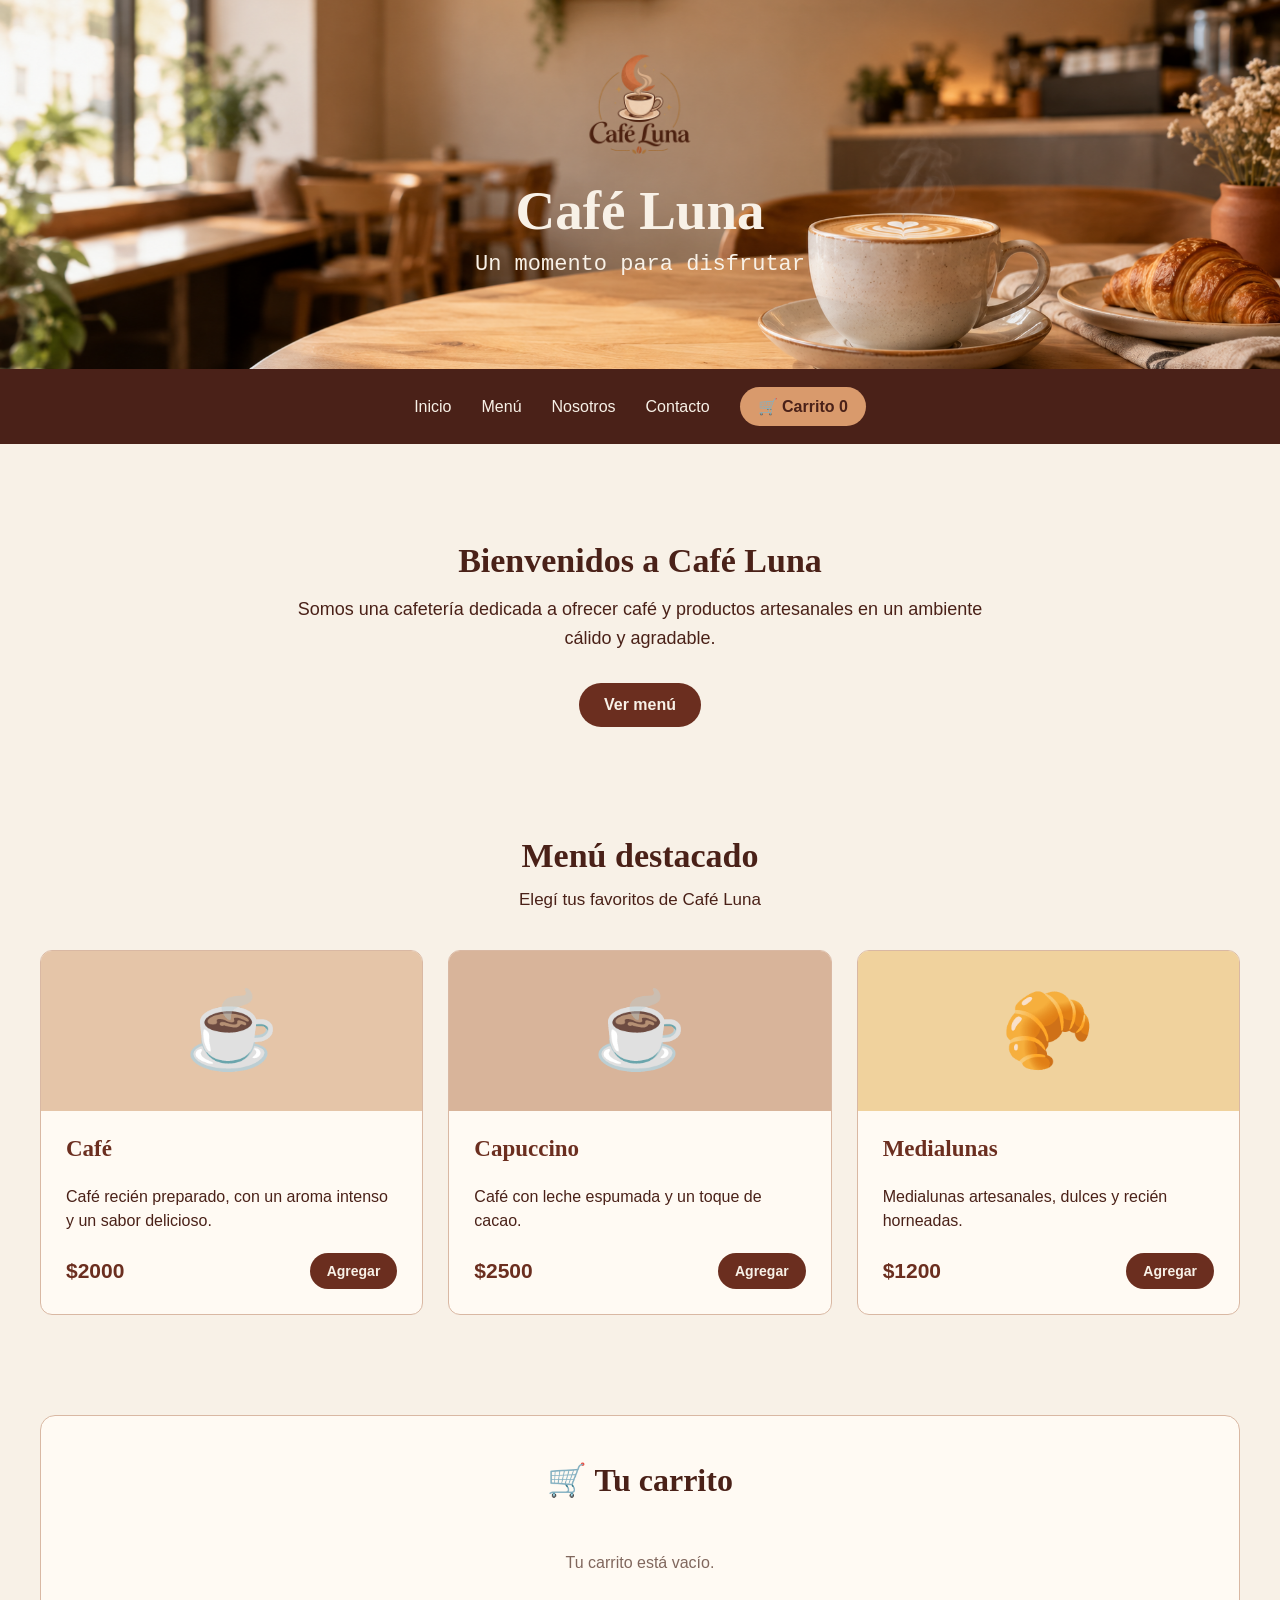
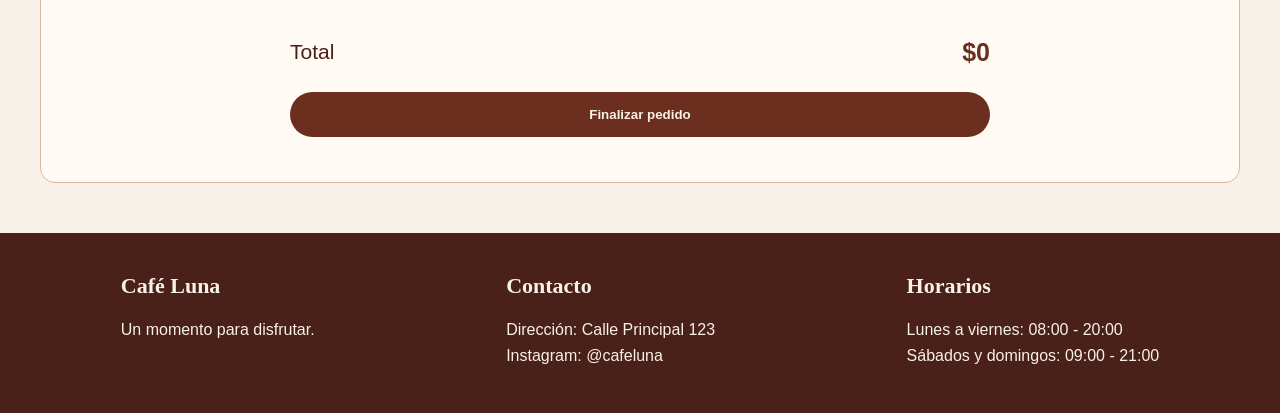
==== Cafeteria/index.html @ b3470fe5 "Agrego las tres paginas web" ====
<!DOCTYPE html>
<html lang="es">

<head>
    <meta charset="UTF-8">

    <title>Café Luna</title>

    <link rel="stylesheet" href="styles/style.css">
</head>

<body>


    <!-- ENCABEZADO -->

    <header id="inicio">

        <img
            src="imagenes/logo.png"
            alt="Logo de Café Luna"
            class="logo"
        >

        <h1>Café Luna</h1>

        <p>Un momento para disfrutar</p>

    </header>


    <!-- NAVEGACIÓN -->

    <nav>

        <a href="#inicio">Inicio</a>

        <a href="#menu">Menú</a>

        <a href="#nosotros">Nosotros</a>

        <a href="#contacto">Contacto</a>

        <a href="#carrito" class="carrito-link">
            🛒 Carrito
            <span id="cantidad-carrito">0</span>
        </a>

    </nav>


    <!-- CONTENIDO PRINCIPAL -->

    <main>


        <!-- SECCIÓN 1 - PRESENTACIÓN -->

        <section class="presentacion" id="nosotros">

            <h2>Bienvenidos a Café Luna</h2>

            <p>
                Somos una cafetería dedicada a ofrecer café y
                productos artesanales en un ambiente cálido
                y agradable.
            </p>

            <a href="#menu" class="boton">
                Ver menú
            </a>

        </section>


        <!-- SECCIÓN 2 - MENÚ DESTACADO -->

        <section class="menu" id="menu">

            <h2>Menú destacado</h2>

            <p class="descripcion-menu">
                Elegí tus favoritos de Café Luna
            </p>


            <!-- CAFÉ -->

            <article class="producto">

                <div class="producto-imagen cafe-imagen">
                    ☕
                </div>

                <div class="producto-info">

                    <h3>Café</h3>

                    <p>
                        Café recién preparado, con un aroma
                        intenso y un sabor delicioso.
                    </p>

                    <div class="producto-abajo">

                        <p class="precio">
                            $2000
                        </p>

                        <button
                            class="boton-producto"
                            onclick="agregarProducto('Café', 2000)">
                            Agregar
                        </button>

                    </div>

                </div>

            </article>


            <!-- CAPUCCINO -->

            <article class="producto">

                <div class="producto-imagen capuccino-imagen">
                    ☕
                </div>

                <div class="producto-info">

                    <h3>Capuccino</h3>

                    <p>
                        Café con leche espumada y un toque
                        de cacao.
                    </p>

                    <div class="producto-abajo">

                        <p class="precio">
                            $2500
                        </p>

                        <button
                            class="boton-producto"
                            onclick="agregarProducto('Capuccino', 2500)">
                            Agregar
                        </button>

                    </div>

                </div>

            </article>


            <!-- MEDIALUNAS -->

            <article class="producto">

                <div class="producto-imagen medialuna-imagen">
                    🥐
                </div>

                <div class="producto-info">

                    <h3>Medialunas</h3>

                    <p>
                        Medialunas artesanales, dulces y
                        recién horneadas.
                    </p>

                    <div class="producto-abajo">

                        <p class="precio">
                            $1200
                        </p>

                        <button
                            class="boton-producto"
                            onclick="agregarProducto('Medialunas', 1200)">
                            Agregar
                        </button>

                    </div>

                </div>

            </article>

        </section>


        <!-- CARRITO -->

        <section class="carrito" id="carrito">

            <h2>🛒 Tu carrito</h2>

            <div class="carrito-contenido">

                <div id="productos-carrito">

                    <p class="carrito-vacio">
                        Tu carrito está vacío.
                    </p>

                </div>


                <div class="total">

                    <p>Total</p>

                    <strong id="total-carrito">
                        $0
                    </strong>

                </div>


                <button
                    class="boton-finalizar"
                    onclick="finalizarPedido()">
                    Finalizar pedido
                </button>

            </div>

        </section>

    </main>


    <!-- MENSAJE DE PEDIDO -->

    <div
        class="mensaje-pedido"
        id="mensaje-pedido">

        <div class="mensaje-contenido">

            <div class="icono-mensaje">
                ☕
            </div>

            <h2>
                ¡Gracias por tu pedido!
            </h2>

            <p>
                Tu pedido fue recibido correctamente.
            </p>

            <p>
                Esperamos que disfrutes tu momento
                en Café Luna.
            </p>

            <button onclick="cerrarMensaje()">
                Cerrar
            </button>

        </div>

    </div>


    <!-- PIE DE PÁGINA -->

    <footer id="contacto">


        <div>

            <h3>Café Luna</h3>

            <p>
                Un momento para disfrutar.
            </p>

        </div>


        <div>

            <h3>Contacto</h3>

            <p>
                Dirección: Calle Principal 123
            </p>

            <p>
                Instagram: @cafeluna
            </p>

        </div>


        <div>

            <h3>Horarios</h3>

            <p>
                Lunes a viernes: 08:00 - 20:00
            </p>

            <p>
                Sábados y domingos: 09:00 - 21:00
            </p>

        </div>


    </footer>


    <!-- JAVASCRIPT -->

    <script src="script.js"></script>

</body>

</html>
---- Cafeteria/styles/style.css ----
/* CONFIGURACIÓN GENERAL */

body {
    background-color: #f8f1e7;

    font-family: Arial, sans-serif;

    margin: 0;

    color: #4a2118;
}


/* ENCABEZADO */

header {
    background-image: url("../imagenes/cafe.png");

    background-size: cover;

    background-position: center;

    color: #f8f1e7;

    text-align: center;

    padding: 45px 40px 70px;
}


/* LOGO */

.logo {
    width: 180px;

    height: 120px;

    object-fit: contain;

    margin-bottom: 10px;
}


/* TÍTULO PRINCIPAL */

header h1 {
    font-family: Georgia, serif;

    font-size: 55px;

    font-weight: bold;

    margin: 0;
}


/* ESLOGAN */

header p {
    font-family: "Courier New", monospace;

    font-size: 22px;

    margin-top: 10px;
}


/* NAVEGACIÓN */

nav {
    background-color: #4a2118;

    display: flex;

    justify-content: center;

    align-items: center;

    gap: 30px;

    padding: 18px;
}


nav a {
    color: #f8f1e7;

    text-decoration: none;

    font-family: Arial, sans-serif;

    font-size: 16px;
}


nav a:hover {
    color: #d99a6c;
}


/* BOTÓN DEL CARRITO */

.carrito-link {
    background-color: #d99a6c;

    color: #4a2118 !important;

    padding: 10px 18px;

    border-radius: 20px;

    font-weight: bold;
}


.carrito-link:hover {
    background-color: #f4e5d4;
}


/* PRESENTACIÓN */

.presentacion {
    text-align: center;

    padding: 70px 40px 60px;

    margin: 0;
}


.presentacion h2 {
    font-family: Georgia, serif;

    font-size: 34px;

    margin-bottom: 15px;
}


.presentacion p {
    font-family: Arial, sans-serif;

    font-size: 18px;

    line-height: 1.6;

    max-width: 700px;

    margin: 0 auto 30px;
}


/* BOTÓN GENERAL */

.boton {
    display: inline-block;

    background-color: #6b2e1f;

    color: #f8f1e7;

    text-decoration: none;

    font-family: Arial, sans-serif;

    padding: 13px 25px;

    border-radius: 25px;

    font-weight: bold;
}


.boton:hover {
    background-color: #d99a6c;

    color: #4a2118;
}


/* MENÚ */

.menu {
    padding: 50px 40px;

    margin: 0;

    display: grid;

    grid-template-columns: repeat(3, 1fr);

    gap: 25px;
}


.menu h2 {
    grid-column: 1 / -1;

    text-align: center;

    font-family: Georgia, serif;

    font-size: 34px;

    margin: 0;
}


.descripcion-menu {
    grid-column: 1 / -1;

    text-align: center;

    margin-top: -10px;

    margin-bottom: 15px;

    font-size: 17px;
}


/* PRODUCTOS */

.producto {
    background-color: #fffaf3;

    border: 1px solid #d9b8a3;

    border-radius: 12px;

    overflow: hidden;
}


.producto:hover {
    background-color: #f4e5d4;
}


/* IMÁGENES DE PRODUCTOS */

.producto-imagen {
    height: 160px;

    display: flex;

    justify-content: center;

    align-items: center;

    font-size: 75px;
}


.cafe-imagen {
    background-color: #e5c5a8;
}


.capuccino-imagen {
    background-color: #d8b49a;
}


.medialuna-imagen {
    background-color: #f0d29d;
}


/* INFORMACIÓN DE LOS PRODUCTOS */

.producto-info {
    padding: 25px;
}


.producto-info h3 {
    color: #6b2e1f;

    font-family: Georgia, serif;

    font-size: 23px;

    margin-top: 0;
}


.producto-info p {
    font-family: Arial, sans-serif;

    line-height: 1.5;
}


/* PRECIO Y BOTÓN */

.producto-abajo {
    display: flex;

    justify-content: space-between;

    align-items: center;

    margin-top: 20px;
}


.precio {
    color: #6b2e1f;

    font-size: 21px;

    font-weight: bold;

    margin: 0;
}


/* BOTÓN AGREGAR */

.boton-producto {
    background-color: #6b2e1f;

    color: #f8f1e7;

    border: none;

    padding: 10px 17px;

    border-radius: 20px;

    font-size: 14px;

    font-weight: bold;

    cursor: pointer;
}


.boton-producto:hover {
    background-color: #d99a6c;

    color: #4a2118;
}


/* CARRITO */

.carrito {
    background-color: #fffaf3;

    margin: 50px 40px;

    padding: 45px;

    border-radius: 15px;

    border: 1px solid #d9b8a3;
}


.carrito h2 {
    text-align: center;

    font-family: Georgia, serif;

    font-size: 32px;

    margin-top: 0;

    margin-bottom: 30px;
}


/* CONTENIDO DEL CARRITO */

.carrito-contenido {
    max-width: 700px;

    margin: 0 auto;
}


/* CARRITO VACÍO */

.carrito-vacio {
    text-align: center;

    padding: 25px;

    color: #80675d;
}


/* PRODUCTOS DEL CARRITO */

.item-carrito {
    display: flex;

    justify-content: space-between;

    align-items: center;

    border-bottom: 1px solid #d9b8a3;

    padding: 18px 0;
}


.item-carrito h3 {
    margin: 0 0 5px;

    color: #6b2e1f;

    font-family: Georgia, serif;
}


.item-carrito p {
    margin: 0;
}


/* BOTONES + Y - */

.cantidad {
    display: flex;

    align-items: center;

    gap: 12px;
}


.cantidad button {
    background-color: #6b2e1f;

    color: #f8f1e7;

    border: none;

    width: 30px;

    height: 30px;

    border-radius: 50%;

    cursor: pointer;
}


.cantidad button:hover {
    background-color: #d99a6c;

    color: #4a2118;
}


/* TOTAL */

.total {
    display: flex;

    justify-content: space-between;

    align-items: center;

    padding: 25px 0;

    font-size: 21px;
}


.total p {
    margin: 0;
}


.total strong {
    color: #6b2e1f;

    font-size: 25px;
}


/* BOTÓN FINALIZAR */

.boton-finalizar {
    display: block;

    width: 100%;

    box-sizing: border-box;

    background-color: #6b2e1f;

    color: #f8f1e7;

    border: none;

    text-align: center;

    padding: 15px;

    border-radius: 25px;

    font-weight: bold;

    cursor: pointer;
}


.boton-finalizar:hover {
    background-color: #d99a6c;

    color: #4a2118;
}


/* MENSAJE DEL PEDIDO */

.mensaje-pedido {
    display: none;

    position: fixed;

    top: 0;

    left: 0;

    width: 100%;

    height: 100%;

    background-color: rgba(74, 33, 24, 0.65);

    justify-content: center;

    align-items: center;
}


/* CAJA DEL MENSAJE */

.mensaje-contenido {
    background-color: #fffaf3;

    width: 400px;

    padding: 40px;

    border-radius: 18px;

    text-align: center;

    border: 1px solid #d9b8a3;
}


/* ÍCONO */

.icono-mensaje {
    font-size: 50px;

    margin-bottom: 10px;
}


/* TÍTULO DEL MENSAJE */

.mensaje-contenido h2 {
    color: #6b2e1f;

    font-family: Georgia, serif;

    font-size: 28px;

    margin-top: 0;
}


/* TEXTO */

.mensaje-contenido p {
    font-family: Arial, sans-serif;

    font-size: 17px;

    line-height: 1.5;
}


/* BOTÓN DEL MENSAJE */

.mensaje-contenido button {
    background-color: #6b2e1f;

    color: #f8f1e7;

    border: none;

    padding: 12px 25px;

    border-radius: 25px;

    font-weight: bold;

    cursor: pointer;

    margin-top: 15px;
}


.mensaje-contenido button:hover {
    background-color: #d99a6c;

    color: #4a2118;
}


/* PIE DE PÁGINA */

footer {
    background-color: #4a2118;

    color: #f8f1e7;

    display: flex;

    justify-content: space-around;

    gap: 30px;

    padding: 40px;

    margin-top: 50px;
}


footer h3 {
    margin-top: 0;

    font-family: Georgia, serif;

    font-size: 22px;
}


footer p {
    margin: 8px 0;

    font-family: Arial, sans-serif;
}
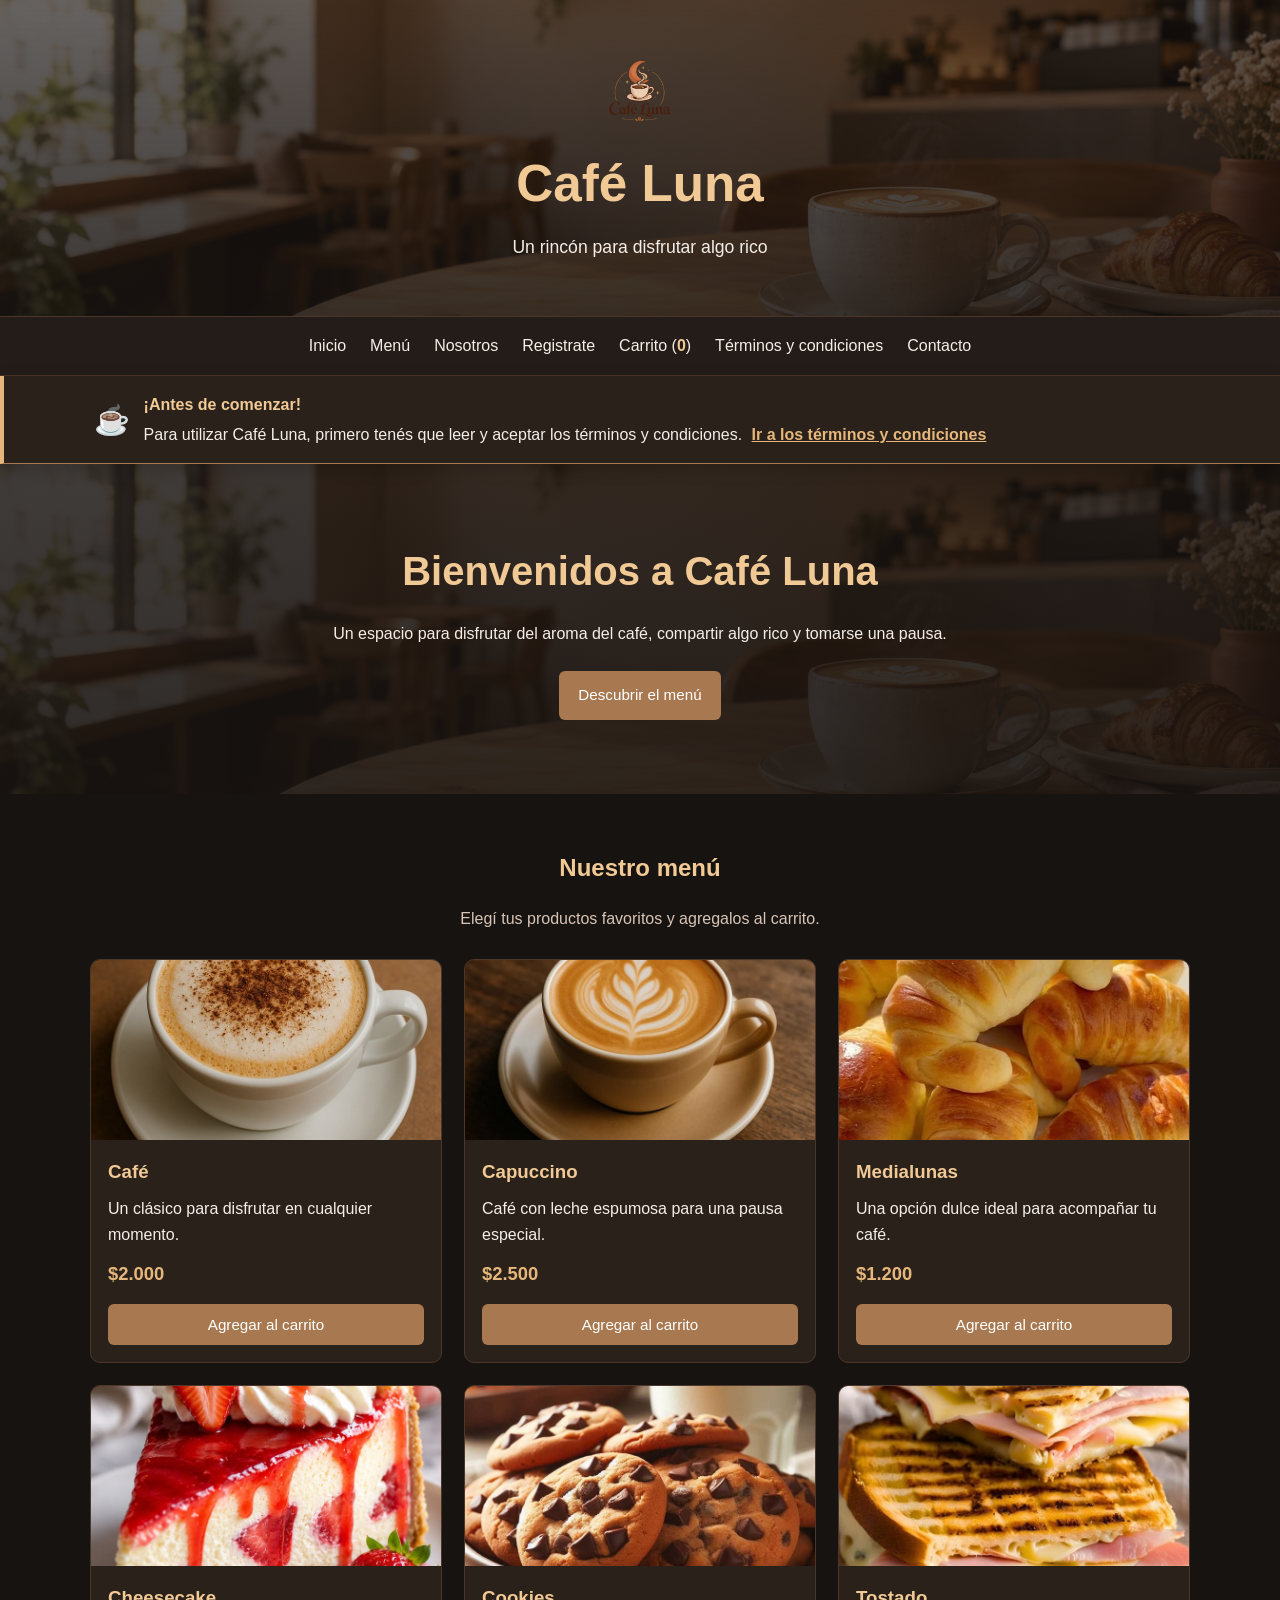
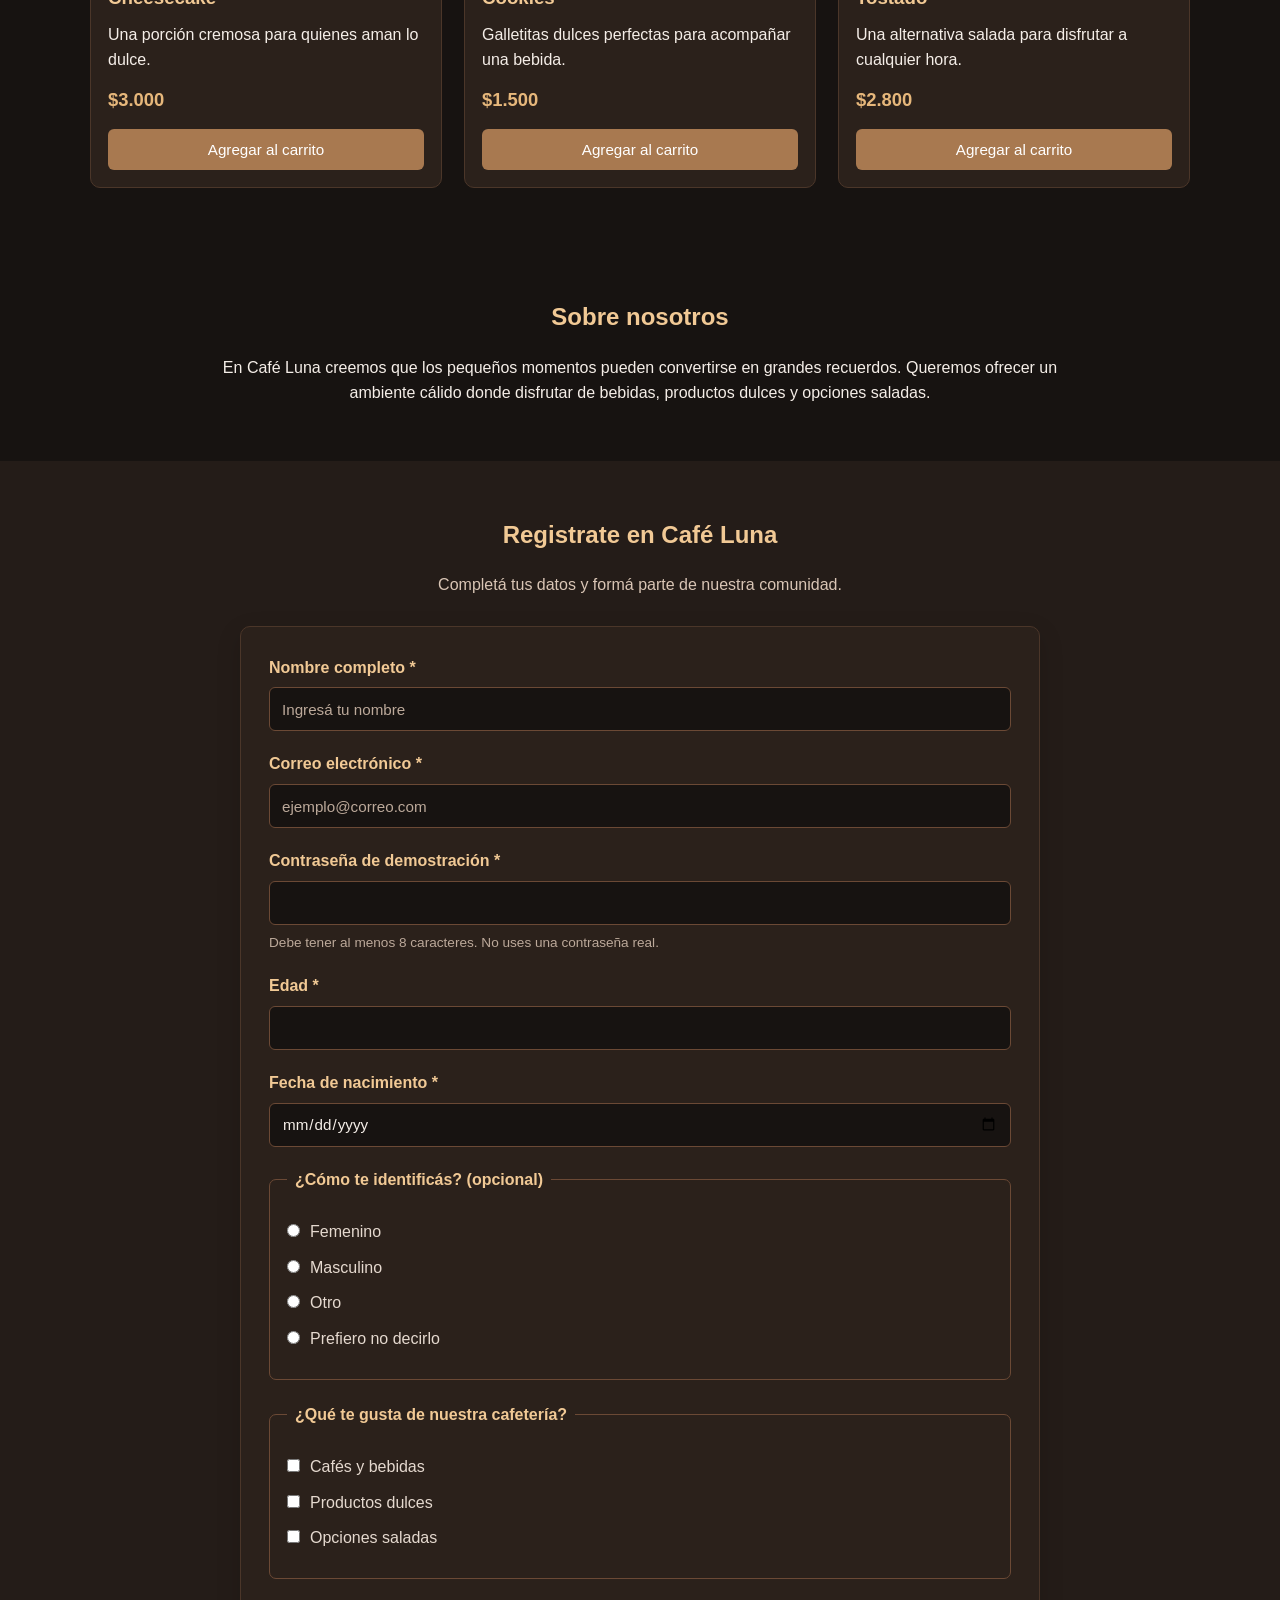
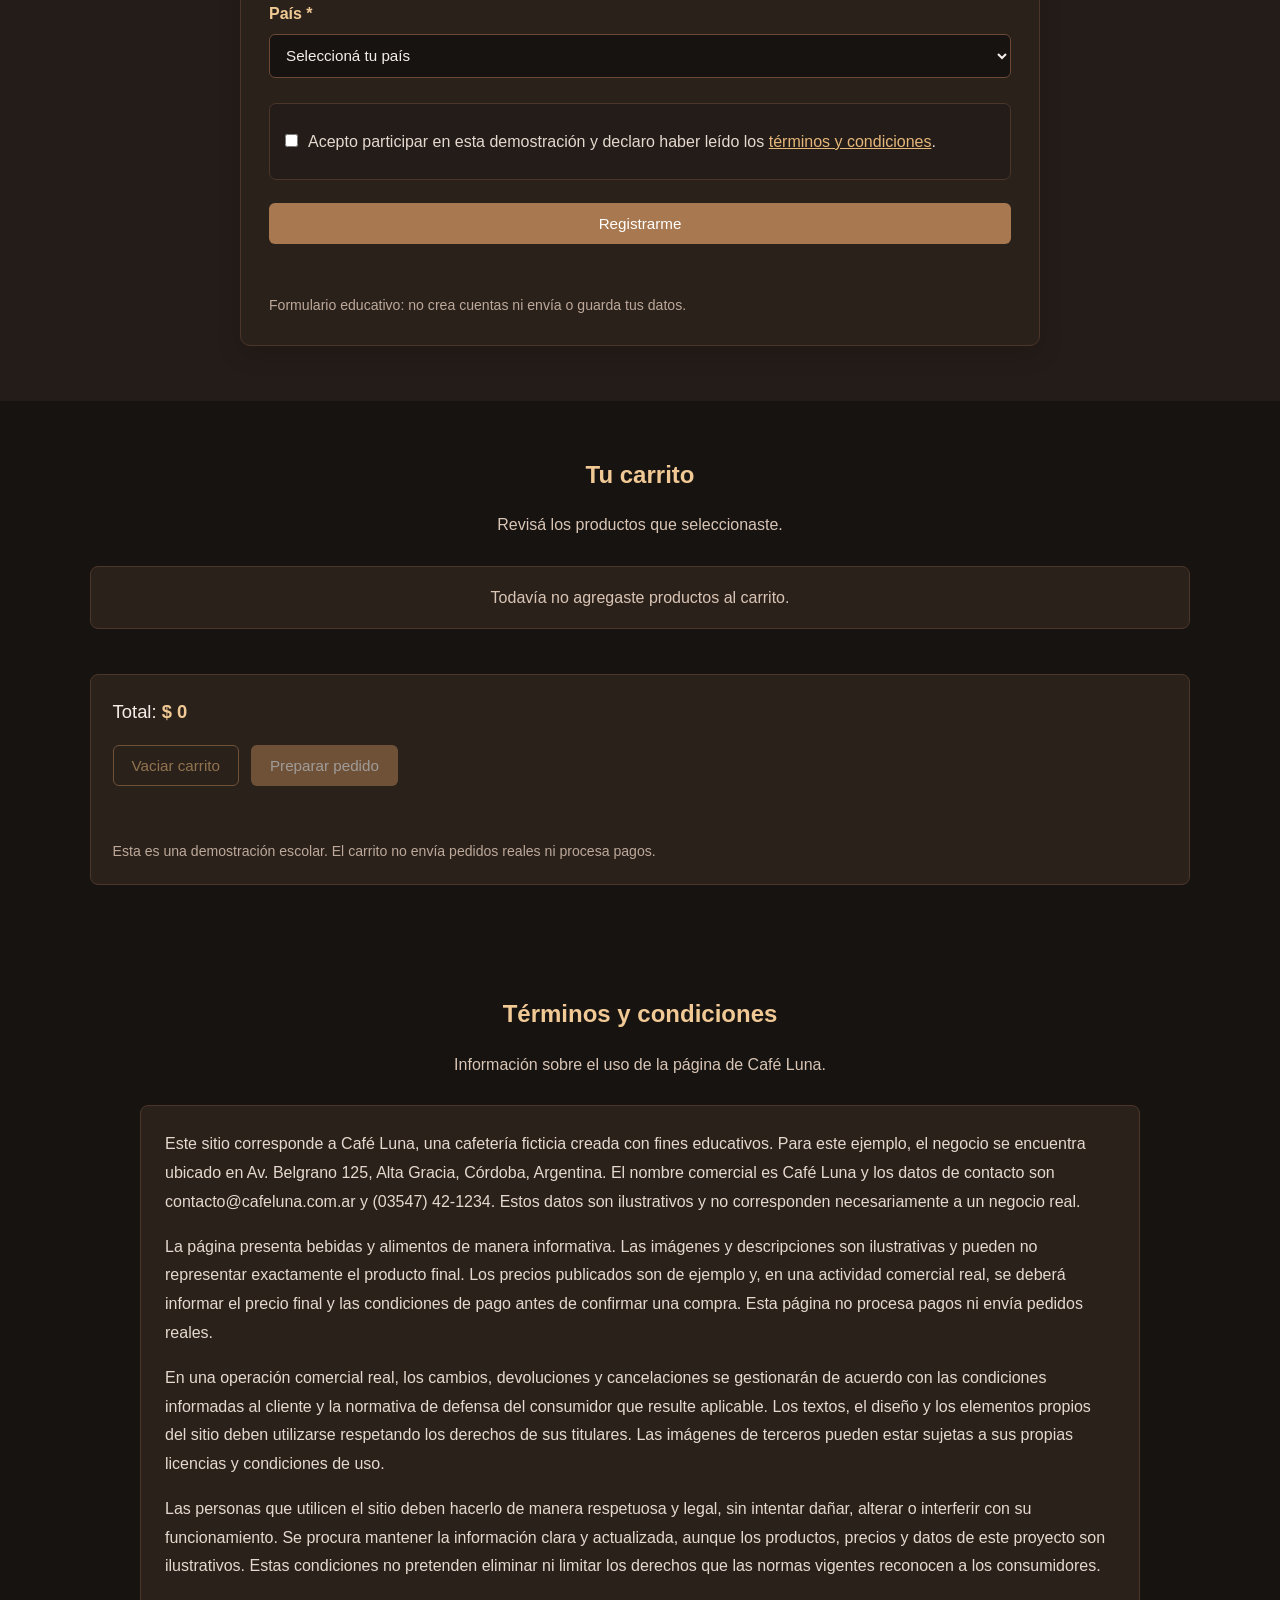
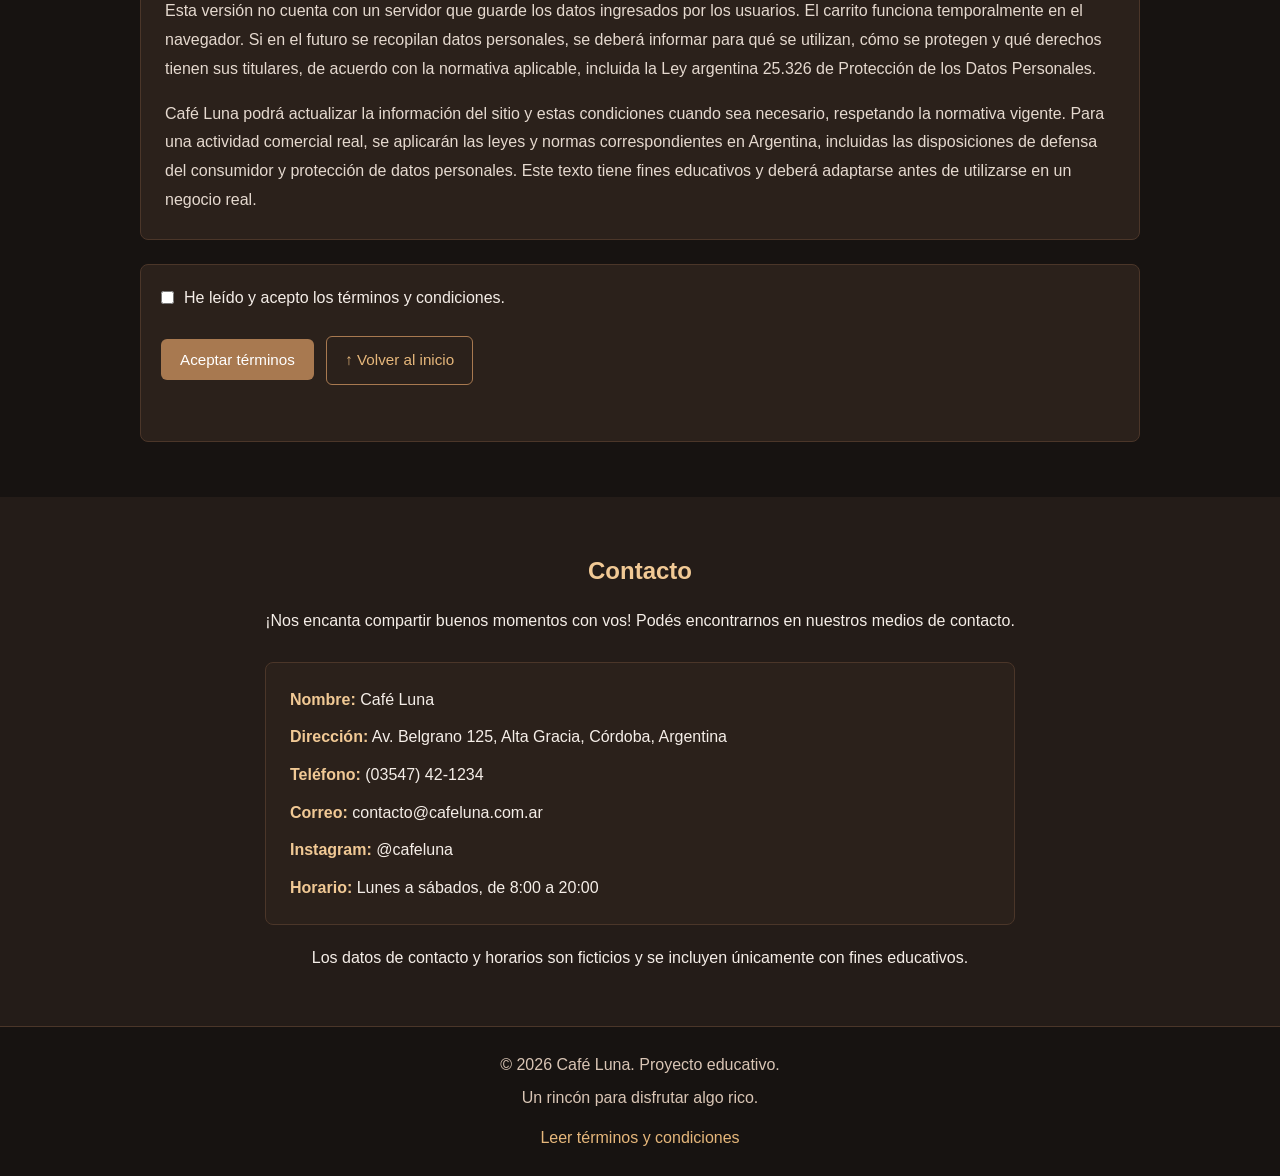
==== commit 5b80b7cc: "Actualizacion de paginas web" ====
--- a/Cafeteria/index.html
+++ b/Cafeteria/index.html
@@ -3,325 +3,523 @@
 
 <head>
     <meta charset="UTF-8">
+    <meta name="viewport" content="width=device-width, initial-scale=1.0">
 
     <title>Café Luna</title>
 
     <link rel="stylesheet" href="styles/style.css">
+    <script src="script.js" defer></script>
 </head>
 
-<body>
-
+<body id="inicio-pagina">
 
     <!-- ENCABEZADO -->
-
-    <header id="inicio">
-
-        <img
-            src="imagenes/logo.png"
-            alt="Logo de Café Luna"
-            class="logo"
-        >
-
-        <h1>Café Luna</h1>
-
-        <p>Un momento para disfrutar</p>
-
+    <header class="encabezado">
+        <div class="contenido-encabezado">
+            <img src="imagenes/logo.png" alt="Logo de Café Luna" class="logo">
+            <h1>Café Luna</h1>
+            <p>Un rincón para disfrutar algo rico</p>
+        </div>
     </header>
 
-
     <!-- NAVEGACIÓN -->
-
-    <nav>
-
+    <nav class="navegacion">
         <a href="#inicio">Inicio</a>
-
         <a href="#menu">Menú</a>
-
         <a href="#nosotros">Nosotros</a>
-
+        <a href="#registro">Registrate</a>
+        <a href="#carrito">Carrito (<span id="cantidad-carrito">0</span>)</a>
+        <a href="#terminos">Términos y condiciones</a>
         <a href="#contacto">Contacto</a>
-
-        <a href="#carrito" class="carrito-link">
-            🛒 Carrito
-            <span id="cantidad-carrito">0</span>
-        </a>
-
     </nav>
 
-
-    <!-- CONTENIDO PRINCIPAL -->
-
     <main>
 
-
-        <!-- SECCIÓN 1 - PRESENTACIÓN -->
-
-        <section class="presentacion" id="nosotros">
-
-            <h2>Bienvenidos a Café Luna</h2>
+        <!-- AVISO DE ACEPTACIÓN -->
+        <div id="aviso-aceptacion" class="aviso-aceptacion"
+             role="status" aria-live="polite">
+            <span class="icono-aviso" aria-hidden="true">☕</span>
 
             <p>
-                Somos una cafetería dedicada a ofrecer café y
-                productos artesanales en un ambiente cálido
-                y agradable.
-            </p>
-
-            <a href="#menu" class="boton">
-                Ver menú
-            </a>
-
-        </section>
-
-
-        <!-- SECCIÓN 2 - MENÚ DESTACADO -->
-
-        <section class="menu" id="menu">
-
-            <h2>Menú destacado</h2>
-
-            <p class="descripcion-menu">
-                Elegí tus favoritos de Café Luna
-            </p>
-
-
-            <!-- CAFÉ -->
-
-            <article class="producto">
-
-                <div class="producto-imagen cafe-imagen">
-                    ☕
-                </div>
-
-                <div class="producto-info">
-
-                    <h3>Café</h3>
-
-                    <p>
-                        Café recién preparado, con un aroma
-                        intenso y un sabor delicioso.
-                    </p>
-
-                    <div class="producto-abajo">
-
-                        <p class="precio">
-                            $2000
-                        </p>
-
-                        <button
-                            class="boton-producto"
-                            onclick="agregarProducto('Café', 2000)">
-                            Agregar
+                <strong>¡Antes de comenzar!</strong>
+                <span id="texto-aviso-aceptacion">
+                    Para utilizar Café Luna, primero tenés que leer y aceptar
+                    los términos y condiciones.
+                </span>
+                <a href="#terminos" class="enlace-aviso">
+                    Ir a los términos y condiciones
+                </a>
+            </p>
+        </div>
+
+        <!-- INICIO -->
+        <section id="inicio" class="bienvenida">
+            <div class="texto-bienvenida">
+                <h2>Bienvenidos a Café Luna</h2>
+
+                <p>
+                    Un espacio para disfrutar del aroma del café,
+                    compartir algo rico y tomarse una pausa.
+                </p>
+
+                <a href="#menu" class="boton">Descubrir el menú</a>
+            </div>
+        </section>
+
+        <!-- MENÚ -->
+        <section id="menu" class="seccion">
+            <h2>Nuestro menú</h2>
+
+            <p class="descripcion-seccion">
+                Elegí tus productos favoritos y agregalos al carrito.
+            </p>
+
+            <div class="productos">
+
+                <article class="producto">
+                    <img src="imagenes/cafe.jpg" alt="Taza de café">
+
+                    <div class="contenido-producto">
+                        <h3>Café</h3>
+                        <p>Un clásico para disfrutar en cualquier momento.</p>
+                        <p class="precio">$2.000</p>
+
+                        <button type="button"
+                            class="boton-producto agregar-carrito"
+                            data-id="cafe"
+                            data-nombre="Café"
+                            data-precio="2000">
+                            Agregar al carrito
                         </button>
-
                     </div>
-
-                </div>
-
-            </article>
-
-
-            <!-- CAPUCCINO -->
-
-            <article class="producto">
-
-                <div class="producto-imagen capuccino-imagen">
-                    ☕
-                </div>
-
-                <div class="producto-info">
-
-                    <h3>Capuccino</h3>
-
-                    <p>
-                        Café con leche espumada y un toque
-                        de cacao.
-                    </p>
-
-                    <div class="producto-abajo">
-
-                        <p class="precio">
-                            $2500
-                        </p>
-
-                        <button
-                            class="boton-producto"
-                            onclick="agregarProducto('Capuccino', 2500)">
-                            Agregar
+                </article>
+
+                <article class="producto">
+                    <img src="imagenes/capuccino.jpg" alt="Taza de capuccino">
+
+                    <div class="contenido-producto">
+                        <h3>Capuccino</h3>
+                        <p>Café con leche espumosa para una pausa especial.</p>
+                        <p class="precio">$2.500</p>
+
+                        <button type="button"
+                            class="boton-producto agregar-carrito"
+                            data-id="capuccino"
+                            data-nombre="Capuccino"
+                            data-precio="2500">
+                            Agregar al carrito
                         </button>
-
                     </div>
-
-                </div>
-
-            </article>
-
-
-            <!-- MEDIALUNAS -->
-
-            <article class="producto">
-
-                <div class="producto-imagen medialuna-imagen">
-                    🥐
-                </div>
-
-                <div class="producto-info">
-
-                    <h3>Medialunas</h3>
-
-                    <p>
-                        Medialunas artesanales, dulces y
-                        recién horneadas.
-                    </p>
-
-                    <div class="producto-abajo">
-
-                        <p class="precio">
-                            $1200
-                        </p>
-
-                        <button
-                            class="boton-producto"
-                            onclick="agregarProducto('Medialunas', 1200)">
-                            Agregar
+                </article>
+
+                <article class="producto">
+                    <img src="imagenes/medialunas.jpg" alt="Medialunas">
+
+                    <div class="contenido-producto">
+                        <h3>Medialunas</h3>
+                        <p>Una opción dulce ideal para acompañar tu café.</p>
+                        <p class="precio">$1.200</p>
+
+                        <button type="button"
+                            class="boton-producto agregar-carrito"
+                            data-id="medialunas"
+                            data-nombre="Medialunas"
+                            data-precio="1200">
+                            Agregar al carrito
                         </button>
-
                     </div>
-
-                </div>
-
-            </article>
-
-        </section>
-
+                </article>
+
+                <article class="producto">
+                    <img src="imagenes/cheesecake.jpg" alt="Porción de cheesecake">
+
+                    <div class="contenido-producto">
+                        <h3>Cheesecake</h3>
+                        <p>Una porción cremosa para quienes aman lo dulce.</p>
+                        <p class="precio">$3.000</p>
+
+                        <button type="button"
+                            class="boton-producto agregar-carrito"
+                            data-id="cheesecake"
+                            data-nombre="Cheesecake"
+                            data-precio="3000">
+                            Agregar al carrito
+                        </button>
+                    </div>
+                </article>
+
+                <article class="producto">
+                    <img src="imagenes/cookies.jpg" alt="Galletitas con chocolate">
+
+                    <div class="contenido-producto">
+                        <h3>Cookies</h3>
+                        <p>Galletitas dulces perfectas para acompañar una bebida.</p>
+                        <p class="precio">$1.500</p>
+
+                        <button type="button"
+                            class="boton-producto agregar-carrito"
+                            data-id="cookies"
+                            data-nombre="Cookies"
+                            data-precio="1500">
+                            Agregar al carrito
+                        </button>
+                    </div>
+                </article>
+
+                <article class="producto">
+                    <img src="imagenes/tostados.jpg" alt="Sándwich tostado">
+
+                    <div class="contenido-producto">
+                        <h3>Tostado</h3>
+                        <p>Una alternativa salada para disfrutar a cualquier hora.</p>
+                        <p class="precio">$2.800</p>
+
+                        <button type="button"
+                            class="boton-producto agregar-carrito"
+                            data-id="tostado"
+                            data-nombre="Tostado"
+                            data-precio="2800">
+                            Agregar al carrito
+                        </button>
+                    </div>
+                </article>
+
+            </div>
+        </section>
+
+        <!-- NOSOTROS -->
+        <section id="nosotros" class="seccion">
+            <h2>Sobre nosotros</h2>
+
+            <p class="texto-centrado">
+                En Café Luna creemos que los pequeños momentos pueden convertirse
+                en grandes recuerdos. Queremos ofrecer un ambiente cálido donde
+                disfrutar de bebidas, productos dulces y opciones saladas.
+            </p>
+        </section>
+
+        <!-- FORMULARIO DE REGISTRO -->
+        <section id="registro" class="seccion seccion-alternativa">
+            <h2>Registrate en Café Luna</h2>
+
+            <p class="descripcion-seccion">
+                Completá tus datos y formá parte de nuestra comunidad.
+            </p>
+
+            <form id="formulario-registro" class="formulario-registro">
+
+                <div class="campo-formulario">
+                    <label for="nombre">Nombre completo *</label>
+                    <input type="text"
+                        id="nombre"
+                        name="nombre"
+                        placeholder="Ingresá tu nombre"
+                        autocomplete="name"
+                        required>
+                </div>
+
+                <div class="campo-formulario">
+                    <label for="correo">Correo electrónico *</label>
+                    <input type="email"
+                        id="correo"
+                        name="correo"
+                        placeholder="ejemplo@correo.com"
+                        autocomplete="email"
+                        required>
+                </div>
+
+                <div class="campo-formulario">
+                    <label for="contrasena">Contraseña de demostración *</label>
+                    <input type="password"
+                        id="contrasena"
+                        name="contrasena"
+                        minlength="8"
+                        autocomplete="new-password"
+                        required>
+
+                    <small>
+                        Debe tener al menos 8 caracteres.
+                        No uses una contraseña real.
+                    </small>
+                </div>
+
+                <div class="campo-formulario">
+                    <label for="edad">Edad *</label>
+                    <input type="number"
+                        id="edad"
+                        name="edad"
+                        min="1"
+                        max="120"
+                        required>
+                </div>
+
+                <div class="campo-formulario">
+                    <label for="fecha-nacimiento">Fecha de nacimiento *</label>
+                    <input type="date"
+                        id="fecha-nacimiento"
+                        name="fecha-nacimiento"
+                        required>
+                </div>
+
+                <fieldset class="grupo-formulario">
+                    <legend>¿Cómo te identificás? (opcional)</legend>
+
+                    <label class="opcion-formulario">
+                        <input type="radio" name="genero" value="femenino">
+                        Femenino
+                    </label>
+
+                    <label class="opcion-formulario">
+                        <input type="radio" name="genero" value="masculino">
+                        Masculino
+                    </label>
+
+                    <label class="opcion-formulario">
+                        <input type="radio" name="genero" value="otro">
+                        Otro
+                    </label>
+
+                    <label class="opcion-formulario">
+                        <input type="radio" name="genero" value="no-responder">
+                        Prefiero no decirlo
+                    </label>
+                </fieldset>
+
+                <fieldset class="grupo-formulario">
+                    <legend>¿Qué te gusta de nuestra cafetería?</legend>
+
+                    <label class="opcion-formulario">
+                        <input type="checkbox" name="intereses" value="cafe">
+                        Cafés y bebidas
+                    </label>
+
+                    <label class="opcion-formulario">
+                        <input type="checkbox" name="intereses" value="dulces">
+                        Productos dulces
+                    </label>
+
+                    <label class="opcion-formulario">
+                        <input type="checkbox" name="intereses" value="salados">
+                        Opciones saladas
+                    </label>
+                </fieldset>
+
+                <div class="campo-formulario">
+                    <label for="pais">País *</label>
+
+                    <select id="pais" name="pais" required>
+                        <option value="">Seleccioná tu país</option>
+                        <option value="Argentina">Argentina</option>
+                        <option value="Brasil">Brasil</option>
+                        <option value="Chile">Chile</option>
+                        <option value="Uruguay">Uruguay</option>
+                        <option value="Paraguay">Paraguay</option>
+                        <option value="Otro">Otro</option>
+                    </select>
+                </div>
+
+                <div class="aceptacion-formulario">
+                    <label class="opcion-formulario">
+                        <input type="checkbox"
+                            id="aceptar-registro"
+                            name="aceptar-registro"
+                            required>
+
+                        <span>
+                            Acepto participar en esta demostración y declaro
+                            haber leído los
+                            <a href="#terminos">términos y condiciones</a>.
+                        </span>
+                    </label>
+                </div>
+
+                <button type="submit" class="boton">
+                    Registrarme
+                </button>
+
+                <p id="mensaje-registro"
+                    class="mensaje-estado"
+                    aria-live="polite"></p>
+
+                <p class="nota">
+                    Formulario educativo: no crea cuentas ni envía o guarda tus datos.
+                </p>
+            </form>
+        </section>
 
         <!-- CARRITO -->
-
-        <section class="carrito" id="carrito">
-
-            <h2>🛒 Tu carrito</h2>
-
-            <div class="carrito-contenido">
-
-                <div id="productos-carrito">
-
-                    <p class="carrito-vacio">
-                        Tu carrito está vacío.
-                    </p>
-
-                </div>
-
-
-                <div class="total">
-
-                    <p>Total</p>
-
-                    <strong id="total-carrito">
-                        $0
-                    </strong>
-
-                </div>
-
-
-                <button
-                    class="boton-finalizar"
-                    onclick="finalizarPedido()">
-                    Finalizar pedido
+        <section id="carrito" class="seccion">
+            <h2>Tu carrito</h2>
+
+            <p class="descripcion-seccion">
+                Revisá los productos que seleccionaste.
+            </p>
+
+            <div id="carrito-vacio" class="mensaje-carrito">
+                Todavía no agregaste productos al carrito.
+            </div>
+
+            <div id="lista-carrito" class="lista-carrito"></div>
+
+            <div class="resumen-carrito">
+                <p>Total: <strong id="total-carrito">$0</strong></p>
+
+                <div class="acciones-carrito">
+                    <button type="button"
+                        id="vaciar-carrito"
+                        class="boton-secundario">
+                        Vaciar carrito
+                    </button>
+
+                    <button type="button"
+                        id="preparar-pedido"
+                        class="boton">
+                        Preparar pedido
+                    </button>
+                </div>
+
+                <p id="mensaje-pedido"
+                    class="mensaje-estado"
+                    aria-live="polite"></p>
+
+                <p class="nota">
+                    Esta es una demostración escolar. El carrito no envía pedidos
+                    reales ni procesa pagos.
+                </p>
+            </div>
+        </section>
+
+        <!-- TÉRMINOS Y CONDICIONES -->
+        <section id="terminos" class="seccion">
+            <h2>Términos y condiciones</h2>
+
+            <p class="descripcion-seccion">
+                Información sobre el uso de la página de Café Luna.
+            </p>
+
+            <div class="texto-terminos">
+                <p>
+                    Este sitio corresponde a Café Luna, una cafetería ficticia
+                    creada con fines educativos. Para este ejemplo, el negocio
+                    se encuentra ubicado en Av. Belgrano 125, Alta Gracia,
+                    Córdoba, Argentina. El nombre comercial es Café Luna y los
+                    datos de contacto son contacto@cafeluna.com.ar y
+                    (03547) 42-1234. Estos datos son ilustrativos y no
+                    corresponden necesariamente a un negocio real.
+                </p>
+
+                <p>
+                    La página presenta bebidas y alimentos de manera informativa.
+                    Las imágenes y descripciones son ilustrativas y pueden no
+                    representar exactamente el producto final. Los precios
+                    publicados son de ejemplo y, en una actividad comercial real,
+                    se deberá informar el precio final y las condiciones de pago
+                    antes de confirmar una compra. Esta página no procesa pagos
+                    ni envía pedidos reales.
+                </p>
+
+                <p>
+                    En una operación comercial real, los cambios, devoluciones
+                    y cancelaciones se gestionarán de acuerdo con las condiciones
+                    informadas al cliente y la normativa de defensa del consumidor
+                    que resulte aplicable. Los textos, el diseño y los elementos
+                    propios del sitio deben utilizarse respetando los derechos
+                    de sus titulares. Las imágenes de terceros pueden estar
+                    sujetas a sus propias licencias y condiciones de uso.
+                </p>
+
+                <p>
+                    Las personas que utilicen el sitio deben hacerlo de manera
+                    respetuosa y legal, sin intentar dañar, alterar o interferir
+                    con su funcionamiento. Se procura mantener la información
+                    clara y actualizada, aunque los productos, precios y datos
+                    de este proyecto son ilustrativos. Estas condiciones no
+                    pretenden eliminar ni limitar los derechos que las normas
+                    vigentes reconocen a los consumidores.
+                </p>
+
+                <p>
+                    Esta versión no cuenta con un servidor que guarde los datos
+                    ingresados por los usuarios. El carrito funciona temporalmente
+                    en el navegador. Si en el futuro se recopilan datos personales,
+                    se deberá informar para qué se utilizan, cómo se protegen y
+                    qué derechos tienen sus titulares, de acuerdo con la normativa
+                    aplicable, incluida la Ley argentina 25.326 de Protección de
+                    los Datos Personales.
+                </p>
+
+                <p>
+                    Café Luna podrá actualizar la información del sitio y estas
+                    condiciones cuando sea necesario, respetando la normativa
+                    vigente. Para una actividad comercial real, se aplicarán las
+                    leyes y normas correspondientes en Argentina, incluidas las
+                    disposiciones de defensa del consumidor y protección de datos
+                    personales. Este texto tiene fines educativos y deberá
+                    adaptarse antes de utilizarse en un negocio real.
+                </p>
+            </div>
+
+            <div class="aceptacion-terminos">
+                <label class="casilla-terminos">
+                    <input type="checkbox" id="aceptar-terminos">
+                    <span>He leído y acepto los términos y condiciones.</span>
+                </label>
+
+                <button type="button"
+                    id="boton-aceptar"
+                    class="boton">
+                    Aceptar términos
                 </button>
 
-            </div>
-
+                <!-- NUEVO BOTÓN PARA VOLVER ARRIBA -->
+                <a href="#inicio-pagina"
+                    class="boton boton-volver-inicio">
+                    ↑ Volver al inicio
+                </a>
+
+                <p id="mensaje-terminos"
+                    class="mensaje-estado"
+                    aria-live="polite"></p>
+            </div>
+        </section>
+
+        <!-- CONTACTO -->
+        <section id="contacto" class="seccion seccion-alternativa">
+            <h2>Contacto</h2>
+
+            <p class="texto-centrado">
+                ¡Nos encanta compartir buenos momentos con vos!
+                Podés encontrarnos en nuestros medios de contacto.
+            </p>
+
+            <div class="datos-contacto">
+                <p><strong>Nombre:</strong> Café Luna</p>
+
+                <p>
+                    <strong>Dirección:</strong>
+                    Av. Belgrano 125, Alta Gracia, Córdoba, Argentina
+                </p>
+
+                <p><strong>Teléfono:</strong> (03547) 42-1234</p>
+                <p><strong>Correo:</strong> contacto@cafeluna.com.ar</p>
+                <p><strong>Instagram:</strong> @cafeluna</p>
+                <p><strong>Horario:</strong> Lunes a sábados, de 8:00 a 20:00</p>
+            </div>
+
+            <p class="texto-centrado">
+                Los datos de contacto y horarios son ficticios y se incluyen
+                únicamente con fines educativos.
+            </p>
         </section>
 
     </main>
 
-
-    <!-- MENSAJE DE PEDIDO -->
-
-    <div
-        class="mensaje-pedido"
-        id="mensaje-pedido">
-
-        <div class="mensaje-contenido">
-
-            <div class="icono-mensaje">
-                ☕
-            </div>
-
-            <h2>
-                ¡Gracias por tu pedido!
-            </h2>
-
-            <p>
-                Tu pedido fue recibido correctamente.
-            </p>
-
-            <p>
-                Esperamos que disfrutes tu momento
-                en Café Luna.
-            </p>
-
-            <button onclick="cerrarMensaje()">
-                Cerrar
-            </button>
-
-        </div>
-
-    </div>
-
-
     <!-- PIE DE PÁGINA -->
-
-    <footer id="contacto">
-
-
-        <div>
-
-            <h3>Café Luna</h3>
-
-            <p>
-                Un momento para disfrutar.
-            </p>
-
-        </div>
-
-
-        <div>
-
-            <h3>Contacto</h3>
-
-            <p>
-                Dirección: Calle Principal 123
-            </p>
-
-            <p>
-                Instagram: @cafeluna
-            </p>
-
-        </div>
-
-
-        <div>
-
-            <h3>Horarios</h3>
-
-            <p>
-                Lunes a viernes: 08:00 - 20:00
-            </p>
-
-            <p>
-                Sábados y domingos: 09:00 - 21:00
-            </p>
-
-        </div>
-
-
+    <footer class="pie-pagina">
+        <p>&copy; 2026 Café Luna. Proyecto educativo.</p>
+        <p>Un rincón para disfrutar algo rico.</p>
+        <a href="#terminos">Leer términos y condiciones</a>
     </footer>
 
-
-    <!-- JAVASCRIPT -->
-
-    <script src="script.js"></script>
-
 </body>
-
 </html>
--- a/Cafeteria/styles/style.css
+++ b/Cafeteria/styles/style.css
@@ -1,654 +1,1082 @@
-/* CONFIGURACIÓN GENERAL */
+/* ========================================
+   CAFÉ LUNA
+   Estilos originales + animaciones
+======================================== */
+
+/* ESTILOS GENERALES */
+
+* {
+    box-sizing: border-box;
+    margin: 0;
+    padding: 0;
+}
+
+html {
+    scroll-behavior: smooth;
+    scroll-padding-top: 20px;
+}
 
 body {
-    background-color: #f8f1e7;
-
-    font-family: Arial, sans-serif;
-
+    background-color: #171311;
+    color: #f5eee8;
+    font-family: Arial, Helvetica, sans-serif;
+    line-height: 1.6;
+}
+
+img {
+    max-width: 100%;
+    display: block;
+}
+
+a {
+    color: #e6b77b;
+    text-decoration: none;
+}
+
+a:hover {
+    color: #f1c995;
+}
+
+/* ENCABEZADO */
+
+.encabezado {
+    min-height: 300px;
+    padding: 55px 7%;
+    display: flex;
+    align-items: center;
+    justify-content: center;
+    text-align: center;
+    background:
+        linear-gradient(rgba(23, 19, 17, 0.65), rgba(23, 19, 17, 0.85)),
+        url("../imagenes/encabezado.png") center / cover no-repeat;
+}
+
+.contenido-encabezado {
+    max-width: 850px;
+}
+
+.logo {
+    width: 110px;
+    height: auto;
+    margin: 0 auto 15px;
+    object-fit: contain;
+}
+
+.encabezado h1 {
+    margin-bottom: 8px;
+    color: #f1c995;
+    font-size: clamp(2rem, 5vw, 3.2rem);
+}
+
+.encabezado p {
+    color: #f5eee8;
+    font-size: 1.1rem;
+}
+
+/* NAVEGACIÓN */
+
+.navegacion {
+    position: relative;
+    z-index: 10;
+    display: flex;
+    justify-content: center;
+    align-items: center;
+    flex-wrap: wrap;
+    gap: 10px 24px;
+    padding: 16px 5%;
+    background-color: #241c18;
+    border-top: 1px solid #4b3629;
+    border-bottom: 1px solid #4b3629;
+}
+
+.navegacion a {
+    color: #f5eee8;
+    transition: color 0.25s ease;
+}
+
+.navegacion a:hover {
+    color: #e6b77b;
+}
+
+#cantidad-carrito {
+    color: #f1c995;
+    font-weight: bold;
+}
+
+/* SECCIONES */
+
+.seccion {
+    padding: 55px 7%;
+}
+
+.seccion-alternativa {
+    background-color: #241c18;
+}
+
+.seccion h2,
+.bienvenida h2 {
+    margin-bottom: 18px;
+    color: #f1c995;
+    text-align: center;
+}
+
+.descripcion-seccion {
+    max-width: 750px;
+    margin: 0 auto 28px;
+    color: #d9c5b5;
+    text-align: center;
+}
+
+.texto-centrado {
+    max-width: 850px;
+    margin: 0 auto;
+    text-align: center;
+}
+
+/* PRESENTACIÓN INICIAL */
+
+.bienvenida {
+    min-height: 330px;
+    padding: 65px 7%;
+    display: flex;
+    justify-content: center;
+    align-items: center;
+    text-align: center;
+    background:
+        linear-gradient(rgba(23, 19, 17, 0.82), rgba(23, 19, 17, 0.9)),
+        url("../imagenes/cafe.png") center / cover no-repeat;
+}
+
+.texto-bienvenida {
+    max-width: 750px;
+}
+
+.bienvenida h2 {
+    font-size: clamp(1.8rem, 4vw, 2.5rem);
+}
+
+.texto-bienvenida p {
+    margin-bottom: 25px;
+    color: #f5eee8;
+}
+
+/* BOTONES */
+
+.boton,
+.boton-producto,
+.boton-secundario {
+    display: inline-block;
+    padding: 11px 18px;
+    border: 1px solid transparent;
+    border-radius: 6px;
+    font-family: inherit;
+    font-size: 0.95rem;
+    text-align: center;
+    cursor: pointer;
+    transition:
+        background-color 0.25s ease,
+        color 0.25s ease,
+        border-color 0.25s ease,
+        transform 0.25s ease,
+        box-shadow 0.25s ease;
+}
+
+.boton {
+    background-color: #a87950;
+    color: #ffffff;
+}
+
+.boton:hover:not(:disabled) {
+    background-color: #bd9168;
+    color: #ffffff;
+    transform: translateY(-2px);
+    box-shadow: 0 4px 12px rgba(0, 0, 0, 0.18);
+}
+
+.boton-producto {
+    background-color: #a87950;
+    color: #ffffff;
+}
+
+.boton-producto:hover:not(:disabled) {
+    background-color: #bd9168;
+    color: #ffffff;
+    transform: translateY(-2px);
+    box-shadow: 0 4px 12px rgba(0, 0, 0, 0.18);
+}
+
+.boton-secundario {
+    background-color: transparent;
+    color: #e6b77b;
+    border-color: #a87950;
+}
+
+.boton-secundario:hover:not(:disabled) {
+    background-color: #4b3629;
+    color: #ffffff;
+    transform: translateY(-2px);
+    box-shadow: 0 4px 12px rgba(0, 0, 0, 0.18);
+}
+
+.boton:active:not(:disabled),
+.boton-producto:active:not(:disabled),
+.boton-secundario:active:not(:disabled) {
+    transform: translateY(0) scale(0.98);
+}
+
+button:disabled {
+    cursor: not-allowed;
+}
+
+.boton-producto.producto-agregado {
+    background-color: #61764b;
+    color: #ffffff;
+    border-color: #82966c;
+    transform: scale(1.02);
+}
+
+/* TARJETAS DE PRODUCTOS */
+
+.productos {
+    display: grid;
+    grid-template-columns: repeat(3, minmax(0, 1fr));
+    gap: 22px;
+    max-width: 1100px;
+    margin: 0 auto;
+}
+
+.producto {
+    overflow: hidden;
+    background-color: #2b211b;
+    border: 1px solid #4b3629;
+    border-radius: 10px;
+    transition:
+        transform 0.25s ease,
+        border-color 0.25s ease;
+}
+
+.producto:hover {
+    transform: translateY(-4px);
+    border-color: #a87950;
+}
+
+.producto img {
+    width: 100%;
+    height: 180px;
+    object-fit: cover;
+}
+
+.contenido-producto {
+    padding: 17px;
+}
+
+.contenido-producto h3 {
+    margin-bottom: 9px;
+    color: #f1c995;
+}
+
+.contenido-producto p {
+    margin-bottom: 12px;
+}
+
+.contenido-producto .precio {
+    margin-bottom: 15px;
+    color: #e6b77b;
+    font-size: 1.15rem;
+    font-weight: bold;
+}
+
+.contenido-producto .boton-producto {
+    width: 100%;
+}
+
+/* APARICIÓN DE TARJETAS */
+
+.producto.producto-animable {
+    opacity: 0;
+    transform: translateY(18px);
+    transition:
+        opacity 0.6s ease,
+        transform 0.6s ease,
+        border-color 0.25s ease;
+    transition-delay: var(--retraso-tarjeta, 0ms);
+}
+
+.producto.producto-animable.producto-visible {
+    opacity: 1;
+    transform: translateY(0);
+}
+
+.producto.producto-animable.producto-visible:hover {
+    transform: translateY(-4px);
+    border-color: #a87950;
+}
+
+/* FORMULARIO DE REGISTRO */
+
+.formulario-registro {
+    max-width: 800px;
+    margin: 0 auto;
+    padding: 28px;
+    background-color: #2b211b;
+    border: 1px solid #4b3629;
+    border-radius: 10px;
+    box-shadow: 0 8px 24px rgba(0, 0, 0, 0.15);
+}
+
+.campo-formulario {
+    display: flex;
+    flex-direction: column;
+    gap: 7px;
+    margin-bottom: 20px;
+}
+
+.campo-formulario > label {
+    color: #f1c995;
+    font-weight: bold;
+}
+
+.campo-formulario input,
+.campo-formulario select {
+    width: 100%;
+    min-height: 44px;
+    padding: 11px 12px;
+    background-color: #171311;
+    color: #f5eee8;
+    border: 1px solid #6b4935;
+    border-radius: 6px;
+    font-family: inherit;
+    font-size: 0.95rem;
+    transition:
+        border-color 0.25s ease,
+        box-shadow 0.25s ease;
+}
+
+.campo-formulario input:focus,
+.campo-formulario select:focus {
+    outline: none;
+    border-color: #e6b77b;
+    box-shadow: 0 0 0 3px rgba(230, 183, 123, 0.15);
+}
+
+.campo-formulario input::placeholder {
+    color: #bca99a;
+}
+
+.campo-formulario small {
+    color: #bca99a;
+    font-size: 0.85rem;
+}
+
+.grupo-formulario {
+    margin-bottom: 22px;
+    padding: 17px;
+    border: 1px solid #6b4935;
+    border-radius: 7px;
+}
+
+.grupo-formulario legend {
+    padding: 0 8px;
+    color: #f1c995;
+    font-weight: bold;
+}
+
+.opcion-formulario {
+    display: flex;
+    align-items: flex-start;
+    gap: 10px;
+    margin: 10px 0;
+    color: #e5d9cf;
+    cursor: pointer;
+}
+
+.opcion-formulario input {
+    flex-shrink: 0;
+    margin-top: 5px;
+    accent-color: #a87950;
+    cursor: pointer;
+}
+
+.opcion-formulario a {
+    text-decoration: underline;
+}
+
+.aceptacion-formulario {
+    margin: 25px 0 18px;
+    padding: 15px;
+    background-color: #241c18;
+    border: 1px solid #4b3629;
+    border-radius: 7px;
+}
+
+.formulario-registro > .boton {
+    width: 100%;
+    margin-top: 5px;
+}
+
+#mensaje-registro {
+    overflow-wrap: anywhere;
+}
+
+#mensaje-registro.registro-exitoso {
+    padding: 12px 14px;
+    background-color: rgba(97, 118, 75, 0.15);
+    border-left: 3px solid #82966c;
+    border-radius: 4px;
+    animation: aparecer-confirmacion 0.4s ease both;
+}
+
+/* CARRITO */
+
+.mensaje-carrito {
+    margin-bottom: 20px;
+    padding: 18px;
+    color: #d9c5b5;
+    text-align: center;
+    background-color: #2b211b;
+    border: 1px solid #4b3629;
+    border-radius: 8px;
+}
+
+.lista-carrito {
+    display: flex;
+    flex-direction: column;
+    gap: 14px;
+}
+
+.item-carrito {
+    display: flex;
+    align-items: center;
+    justify-content: space-between;
+    flex-wrap: wrap;
+    gap: 15px;
+    padding: 18px;
+    background-color: #2b211b;
+    border: 1px solid #4b3629;
+    border-radius: 8px;
+    opacity: 1;
+    transform: translateX(0);
+    transition:
+        opacity 0.3s ease,
+        transform 0.3s ease;
+}
+
+.info-item-carrito {
+    flex: 1 1 180px;
+}
+
+.info-item-carrito h3 {
+    margin-bottom: 5px;
+    color: #f1c995;
+}
+
+.info-item-carrito p {
+    color: #d9c5b5;
+    font-size: 0.92rem;
+}
+
+.controles-carrito {
+    display: flex;
+    align-items: center;
+    justify-content: flex-end;
+    flex-wrap: wrap;
+    gap: 10px;
+}
+
+.boton-cantidad {
+    width: 34px;
+    height: 34px;
+    display: inline-flex;
+    align-items: center;
+    justify-content: center;
+    background-color: #4b3629;
+    color: #f5eee8;
+    border: 1px solid #a87950;
+    border-radius: 5px;
+    font-size: 1.1rem;
+    cursor: pointer;
+    transition:
+        background-color 0.25s ease,
+        transform 0.25s ease,
+        box-shadow 0.25s ease;
+}
+
+.boton-cantidad:hover:not(:disabled) {
+    background-color: #a87950;
+    transform: translateY(-2px);
+    box-shadow: 0 3px 8px rgba(0, 0, 0, 0.2);
+}
+
+.cantidad-item {
+    min-width: 22px;
+    color: #f5eee8;
+    text-align: center;
+    font-weight: bold;
+}
+
+.subtotal-item {
+    min-width: 90px;
+    color: #f1c995;
+    text-align: right;
+    font-weight: bold;
+}
+
+.boton-eliminar {
+    padding: 7px 10px;
+    background-color: transparent;
+    color: #e6b77b;
+    border: 1px solid #6b4935;
+    border-radius: 5px;
+    font-family: inherit;
+    cursor: pointer;
+    transition:
+        background-color 0.25s ease,
+        color 0.25s ease,
+        transform 0.25s ease;
+}
+
+.boton-eliminar:hover:not(:disabled) {
+    background-color: #6b4935;
+    color: #ffffff;
+    transform: translateY(-2px);
+}
+
+.item-carrito.item-carrito-saliendo {
+    opacity: 0;
+    transform: translateX(16px);
+    pointer-events: none;
+}
+
+/* RESUMEN DEL CARRITO */
+
+.resumen-carrito {
+    margin-top: 25px;
+    padding: 22px;
+    background-color: #2b211b;
+    border: 1px solid #4b3629;
+    border-radius: 8px;
+}
+
+.resumen-carrito > p:first-child {
+    margin-bottom: 18px;
+    font-size: 1.15rem;
+}
+
+.resumen-carrito strong {
+    color: #f1c995;
+}
+
+.acciones-carrito {
+    display: flex;
+    flex-wrap: wrap;
+    gap: 12px;
+    margin-bottom: 16px;
+}
+
+.mensaje-estado {
+    min-height: 24px;
+    margin-top: 12px;
+    color: #e6b77b;
+}
+
+.nota {
+    margin-top: 14px;
+    color: #bca99a;
+    font-size: 0.88rem;
+}
+
+/* CONTADOR DEL CARRITO */
+
+#cantidad-carrito.rebote-contador {
+    display: inline-block;
+    animation: rebote-contador 0.45s ease;
+}
+
+@keyframes rebote-contador {
+    0%, 100% {
+        transform: translateY(0) scale(1);
+    }
+
+    35% {
+        transform: translateY(-5px) scale(1.15);
+    }
+
+    65% {
+        transform: translateY(1px) scale(0.96);
+    }
+}
+
+/* NOTIFICACIONES */
+
+.contenedor-notificaciones {
+    position: fixed;
+    top: 20px;
+    right: 20px;
+    z-index: 2000;
+    display: flex;
+    flex-direction: column;
+    gap: 10px;
+    width: min(340px, calc(100vw - 40px));
+    pointer-events: none;
+}
+
+.notificacion-carrito {
+    padding: 15px 18px;
+    background-color: #2b211b;
+    color: #f5eee8;
+    border: 1px solid #a87950;
+    border-radius: 10px;
+    box-shadow: 0 8px 24px rgba(0, 0, 0, 0.28);
+    opacity: 0;
+    transform: translateY(-12px);
+    transition:
+        opacity 0.3s ease,
+        transform 0.3s ease;
+}
+
+.notificacion-carrito.notificacion-visible {
+    opacity: 1;
+    transform: translateY(0);
+}
+
+.notificacion-carrito.notificacion-saliendo {
+    opacity: 0;
+    transform: translateY(-8px);
+}
+
+/* CONFIRMACIÓN DEL PEDIDO */
+
+#mensaje-pedido.confirmacion-visible {
+    min-height: 0;
+    margin: 20px 0;
+    animation: aparecer-confirmacion 0.4s ease both;
+}
+
+.confirmacion-pedido {
+    padding: 25px 20px;
+    text-align: center;
+    background-color: #241c18;
+    border: 1px solid #a87950;
+    border-radius: 12px;
+}
+
+.confirmacion-pedido .tilde-pedido {
+    width: 58px;
+    height: 58px;
+    margin: 0 auto 16px;
+    display: flex;
+    align-items: center;
+    justify-content: center;
+    border-radius: 50%;
+    background-color: #61764b;
+    color: #ffffff;
+    font-size: 34px;
+    font-weight: bold;
+    animation: aparecer-tilde 0.45s ease both;
+}
+
+.confirmacion-pedido h3 {
+    margin-bottom: 12px;
+    color: #f1c995;
+}
+
+.confirmacion-pedido p {
+    margin: 12px 0;
+}
+
+.confirmacion-pedido .total-confirmacion {
+    font-size: 1.1rem;
+}
+
+.confirmacion-pedido .aviso-confirmacion {
+    max-width: 450px;
+    margin: 15px auto;
+    color: #d6c5b8;
+    font-size: 0.9rem;
+}
+
+.confirmacion-pedido .boton {
+    margin-top: 10px;
+}
+
+@keyframes aparecer-confirmacion {
+    from {
+        opacity: 0;
+        transform: translateY(12px);
+    }
+
+    to {
+        opacity: 1;
+        transform: translateY(0);
+    }
+}
+
+@keyframes aparecer-tilde {
+    0% {
+        opacity: 0;
+        transform: scale(0.4);
+    }
+
+    70% {
+        opacity: 1;
+        transform: scale(1.15);
+    }
+
+    100% {
+        opacity: 1;
+        transform: scale(1);
+    }
+}
+
+/* TÉRMINOS Y CONDICIONES */
+
+.texto-terminos {
+    max-width: 1000px;
+    margin: 0 auto;
+    padding: 24px;
+    background-color: #2b211b;
+    border: 1px solid #4b3629;
+    border-radius: 8px;
+}
+
+.texto-terminos p {
+    margin-bottom: 16px;
+    color: #e5d9cf;
+    line-height: 1.8;
+}
+
+.texto-terminos p:last-child {
+    margin-bottom: 0;
+}
+
+.aceptacion-terminos {
+    max-width: 1000px;
+    margin: 24px auto 0;
+    padding: 20px;
+    background-color: #2b211b;
+    border: 1px solid #4b3629;
+    border-radius: 8px;
+}
+
+.casilla-terminos {
+    display: flex;
+    align-items: flex-start;
+    gap: 10px;
+    margin-bottom: 16px;
+    cursor: pointer;
+}
+
+.casilla-terminos input {
+    margin-top: 6px;
+    accent-color: #a87950;
+}
+
+#mensaje-terminos {
+    overflow-wrap: anywhere;
+}
+
+/* NUEVO BOTÓN: VOLVER AL INICIO */
+
+.boton-volver-inicio {
+    margin-top: 10px;
+    margin-left: 8px;
+    background-color: transparent;
+    color: #e6b77b;
+    border-color: #a87950;
+}
+
+.boton-volver-inicio:hover {
+    background-color: #4b3629;
+    color: #ffffff;
+    border-color: #bd9168;
+}
+
+/* AVISO INICIAL DE ACEPTACIÓN */
+
+.aviso-aceptacion {
+    position: sticky;
+    top: 0;
+    z-index: 100;
+    display: flex;
+    align-items: center;
+    gap: 14px;
+    max-width: 100%;
     margin: 0;
-
-    color: #4a2118;
-}
-
-
-/* ENCABEZADO */
-
-header {
-    background-image: url("../imagenes/cafe.png");
-
-    background-size: cover;
-
-    background-position: center;
-
-    color: #f8f1e7;
-
+    padding: 16px 7%;
+    background-color: #2b211b;
+    border-bottom: 1px solid #a87950;
+    border-left: 4px solid #e6b77b;
+    color: #f5eee8;
+    text-align: left;
+    box-shadow: 0 5px 16px rgba(0, 0, 0, 0.18);
+    animation: aparecer-aviso 0.5s ease both;
+}
+
+.aviso-aceptacion .icono-aviso {
+    flex-shrink: 0;
+    font-size: 1.8rem;
+}
+
+.aviso-aceptacion p {
+    margin: 0;
+    line-height: 1.6;
+}
+
+.aviso-aceptacion strong {
+    display: block;
+    margin-bottom: 4px;
+    color: #f1c995;
+}
+
+.enlace-aviso {
+    display: inline-block;
+    margin-left: 5px;
+    text-decoration: underline;
+    font-weight: bold;
+}
+
+.aviso-aceptacion.aviso-actualizado {
+    border-left-color: #d7a16c;
+}
+
+.aviso-aceptacion.aviso-oculto {
+    display: none;
+}
+
+@keyframes aparecer-aviso {
+    from {
+        opacity: 0;
+        transform: translateY(-8px);
+    }
+
+    to {
+        opacity: 1;
+        transform: translateY(0);
+    }
+}
+
+/* DETALLES DE PRODUCTOS */
+
+.detalle-producto {
+    max-width: 1100px;
+    margin: 0 auto;
+}
+
+.detalle-producto img {
+    border-radius: 8px;
+}
+
+/* CONTACTO */
+
+.datos-contacto {
+    max-width: 750px;
+    margin: 28px auto 20px;
+    padding: 24px;
+    background-color: #2b211b;
+    border: 1px solid #4b3629;
+    border-radius: 8px;
+}
+
+.datos-contacto p {
+    margin-bottom: 12px;
+}
+
+.datos-contacto p:last-child {
+    margin-bottom: 0;
+}
+
+.datos-contacto strong {
+    color: #f1c995;
+}
+
+/* PIE DE PÁGINA */
+
+.pie-pagina {
+    padding: 25px 7%;
+    background-color: #171311;
+    border-top: 1px solid #4b3629;
     text-align: center;
-
-    padding: 45px 40px 70px;
-}
-
-
-/* LOGO */
-
-.logo {
-    width: 180px;
-
-    height: 120px;
-
-    object-fit: contain;
-
-    margin-bottom: 10px;
-}
-
-
-/* TÍTULO PRINCIPAL */
-
-header h1 {
-    font-family: Georgia, serif;
-
-    font-size: 55px;
-
-    font-weight: bold;
-
-    margin: 0;
-}
-
-
-/* ESLOGAN */
-
-header p {
-    font-family: "Courier New", monospace;
-
-    font-size: 22px;
-
-    margin-top: 10px;
-}
-
-
-/* NAVEGACIÓN */
-
-nav {
-    background-color: #4a2118;
-
-    display: flex;
-
-    justify-content: center;
-
-    align-items: center;
-
-    gap: 30px;
-
-    padding: 18px;
-}
-
-
-nav a {
-    color: #f8f1e7;
-
-    text-decoration: none;
-
-    font-family: Arial, sans-serif;
-
-    font-size: 16px;
-}
-
-
-nav a:hover {
-    color: #d99a6c;
-}
-
-
-/* BOTÓN DEL CARRITO */
-
-.carrito-link {
-    background-color: #d99a6c;
-
-    color: #4a2118 !important;
-
-    padding: 10px 18px;
-
-    border-radius: 20px;
-
-    font-weight: bold;
-}
-
-
-.carrito-link:hover {
-    background-color: #f4e5d4;
-}
-
-
-/* PRESENTACIÓN */
-
-.presentacion {
-    text-align: center;
-
-    padding: 70px 40px 60px;
-
-    margin: 0;
-}
-
-
-.presentacion h2 {
-    font-family: Georgia, serif;
-
-    font-size: 34px;
-
-    margin-bottom: 15px;
-}
-
-
-.presentacion p {
-    font-family: Arial, sans-serif;
-
-    font-size: 18px;
-
-    line-height: 1.6;
-
-    max-width: 700px;
-
-    margin: 0 auto 30px;
-}
-
-
-/* BOTÓN GENERAL */
-
-.boton {
+}
+
+.pie-pagina p {
+    margin-bottom: 7px;
+    color: #d9c5b5;
+}
+
+.pie-pagina a {
     display: inline-block;
-
-    background-color: #6b2e1f;
-
-    color: #f8f1e7;
-
-    text-decoration: none;
-
-    font-family: Arial, sans-serif;
-
-    padding: 13px 25px;
-
-    border-radius: 25px;
-
-    font-weight: bold;
-}
-
-
-.boton:hover {
-    background-color: #d99a6c;
-
-    color: #4a2118;
-}
-
-
-/* MENÚ */
-
-.menu {
-    padding: 50px 40px;
-
-    margin: 0;
-
-    display: grid;
-
-    grid-template-columns: repeat(3, 1fr);
-
-    gap: 25px;
-}
-
-
-.menu h2 {
-    grid-column: 1 / -1;
-
-    text-align: center;
-
-    font-family: Georgia, serif;
-
-    font-size: 34px;
-
-    margin: 0;
-}
-
-
-.descripcion-menu {
-    grid-column: 1 / -1;
-
-    text-align: center;
-
-    margin-top: -10px;
-
-    margin-bottom: 15px;
-
-    font-size: 17px;
-}
-
-
-/* PRODUCTOS */
-
-.producto {
-    background-color: #fffaf3;
-
-    border: 1px solid #d9b8a3;
-
-    border-radius: 12px;
-
-    overflow: hidden;
-}
-
-
-.producto:hover {
-    background-color: #f4e5d4;
-}
-
-
-/* IMÁGENES DE PRODUCTOS */
-
-.producto-imagen {
-    height: 160px;
-
-    display: flex;
-
-    justify-content: center;
-
-    align-items: center;
-
-    font-size: 75px;
-}
-
-
-.cafe-imagen {
-    background-color: #e5c5a8;
-}
-
-
-.capuccino-imagen {
-    background-color: #d8b49a;
-}
-
-
-.medialuna-imagen {
-    background-color: #f0d29d;
-}
-
-
-/* INFORMACIÓN DE LOS PRODUCTOS */
-
-.producto-info {
-    padding: 25px;
-}
-
-
-.producto-info h3 {
-    color: #6b2e1f;
-
-    font-family: Georgia, serif;
-
-    font-size: 23px;
-
-    margin-top: 0;
-}
-
-
-.producto-info p {
-    font-family: Arial, sans-serif;
-
-    line-height: 1.5;
-}
-
-
-/* PRECIO Y BOTÓN */
-
-.producto-abajo {
-    display: flex;
-
-    justify-content: space-between;
-
-    align-items: center;
-
-    margin-top: 20px;
-}
-
-
-.precio {
-    color: #6b2e1f;
-
-    font-size: 21px;
-
-    font-weight: bold;
-
-    margin: 0;
-}
-
-
-/* BOTÓN AGREGAR */
-
-.boton-producto {
-    background-color: #6b2e1f;
-
-    color: #f8f1e7;
-
-    border: none;
-
-    padding: 10px 17px;
-
-    border-radius: 20px;
-
-    font-size: 14px;
-
-    font-weight: bold;
-
-    cursor: pointer;
-}
-
-
-.boton-producto:hover {
-    background-color: #d99a6c;
-
-    color: #4a2118;
-}
-
-
-/* CARRITO */
-
-.carrito {
-    background-color: #fffaf3;
-
-    margin: 50px 40px;
-
-    padding: 45px;
-
-    border-radius: 15px;
-
-    border: 1px solid #d9b8a3;
-}
-
-
-.carrito h2 {
-    text-align: center;
-
-    font-family: Georgia, serif;
-
-    font-size: 32px;
-
-    margin-top: 0;
-
-    margin-bottom: 30px;
-}
-
-
-/* CONTENIDO DEL CARRITO */
-
-.carrito-contenido {
-    max-width: 700px;
-
-    margin: 0 auto;
-}
-
-
-/* CARRITO VACÍO */
-
-.carrito-vacio {
-    text-align: center;
-
-    padding: 25px;
-
-    color: #80675d;
-}
-
-
-/* PRODUCTOS DEL CARRITO */
-
-.item-carrito {
-    display: flex;
-
-    justify-content: space-between;
-
-    align-items: center;
-
-    border-bottom: 1px solid #d9b8a3;
-
-    padding: 18px 0;
-}
-
-
-.item-carrito h3 {
-    margin: 0 0 5px;
-
-    color: #6b2e1f;
-
-    font-family: Georgia, serif;
-}
-
-
-.item-carrito p {
-    margin: 0;
-}
-
-
-/* BOTONES + Y - */
-
-.cantidad {
-    display: flex;
-
-    align-items: center;
-
-    gap: 12px;
-}
-
-
-.cantidad button {
-    background-color: #6b2e1f;
-
-    color: #f8f1e7;
-
-    border: none;
-
-    width: 30px;
-
-    height: 30px;
-
-    border-radius: 50%;
-
-    cursor: pointer;
-}
-
-
-.cantidad button:hover {
-    background-color: #d99a6c;
-
-    color: #4a2118;
-}
-
-
-/* TOTAL */
-
-.total {
-    display: flex;
-
-    justify-content: space-between;
-
-    align-items: center;
-
-    padding: 25px 0;
-
-    font-size: 21px;
-}
-
-
-.total p {
-    margin: 0;
-}
-
-
-.total strong {
-    color: #6b2e1f;
-
-    font-size: 25px;
-}
-
-
-/* BOTÓN FINALIZAR */
-
-.boton-finalizar {
-    display: block;
-
-    width: 100%;
-
-    box-sizing: border-box;
-
-    background-color: #6b2e1f;
-
-    color: #f8f1e7;
-
-    border: none;
-
-    text-align: center;
-
-    padding: 15px;
-
-    border-radius: 25px;
-
-    font-weight: bold;
-
-    cursor: pointer;
-}
-
-
-.boton-finalizar:hover {
-    background-color: #d99a6c;
-
-    color: #4a2118;
-}
-
-
-/* MENSAJE DEL PEDIDO */
-
-.mensaje-pedido {
-    display: none;
-
-    position: fixed;
-
-    top: 0;
-
-    left: 0;
-
-    width: 100%;
-
-    height: 100%;
-
-    background-color: rgba(74, 33, 24, 0.65);
-
-    justify-content: center;
-
-    align-items: center;
-}
-
-
-/* CAJA DEL MENSAJE */
-
-.mensaje-contenido {
-    background-color: #fffaf3;
-
-    width: 400px;
-
-    padding: 40px;
-
-    border-radius: 18px;
-
-    text-align: center;
-
-    border: 1px solid #d9b8a3;
-}
-
-
-/* ÍCONO */
-
-.icono-mensaje {
-    font-size: 50px;
-
-    margin-bottom: 10px;
-}
-
-
-/* TÍTULO DEL MENSAJE */
-
-.mensaje-contenido h2 {
-    color: #6b2e1f;
-
-    font-family: Georgia, serif;
-
-    font-size: 28px;
-
-    margin-top: 0;
-}
-
-
-/* TEXTO */
-
-.mensaje-contenido p {
-    font-family: Arial, sans-serif;
-
-    font-size: 17px;
-
-    line-height: 1.5;
-}
-
-
-/* BOTÓN DEL MENSAJE */
-
-.mensaje-contenido button {
-    background-color: #6b2e1f;
-
-    color: #f8f1e7;
-
-    border: none;
-
-    padding: 12px 25px;
-
-    border-radius: 25px;
-
-    font-weight: bold;
-
-    cursor: pointer;
-
-    margin-top: 15px;
-}
-
-
-.mensaje-contenido button:hover {
-    background-color: #d99a6c;
-
-    color: #4a2118;
-}
-
-
-/* PIE DE PÁGINA */
-
-footer {
-    background-color: #4a2118;
-
-    color: #f8f1e7;
-
-    display: flex;
-
-    justify-content: space-around;
-
-    gap: 30px;
-
-    padding: 40px;
-
-    margin-top: 50px;
-}
-
-
-footer h3 {
-    margin-top: 0;
-
-    font-family: Georgia, serif;
-
-    font-size: 22px;
-}
-
-
-footer p {
-    margin: 8px 0;
-
-    font-family: Arial, sans-serif;
+    margin-top: 8px;
+}
+
+/* DISEÑO RESPONSIVE */
+
+@media (max-width: 850px) {
+    .productos {
+        grid-template-columns: repeat(2, minmax(0, 1fr));
+        gap: 18px;
+    }
+
+    .seccion {
+        padding: 45px 5%;
+    }
+
+    .navegacion {
+        gap: 10px 16px;
+    }
+
+    .item-carrito {
+        align-items: flex-start;
+    }
+
+    .controles-carrito {
+        justify-content: flex-start;
+    }
+
+    .aviso-aceptacion {
+        padding: 15px 5%;
+    }
+}
+
+@media (max-width: 560px) {
+    .encabezado {
+        min-height: 240px;
+        padding: 40px 5%;
+    }
+
+    .logo {
+        width: 85px;
+    }
+
+    .encabezado p {
+        font-size: 1rem;
+    }
+
+    .navegacion {
+        gap: 8px 14px;
+        padding: 14px 4%;
+        font-size: 0.9rem;
+    }
+
+    .bienvenida {
+        min-height: 280px;
+        padding: 45px 5%;
+    }
+
+    .seccion {
+        padding: 38px 5%;
+    }
+
+    .productos {
+        grid-template-columns: 1fr;
+        gap: 18px;
+    }
+
+    .producto {
+        width: 100%;
+    }
+
+    .producto img {
+        height: 190px;
+    }
+
+    .contenido-producto {
+        padding: 15px;
+    }
+
+    .item-carrito {
+        padding: 14px;
+    }
+
+    .controles-carrito {
+        gap: 8px;
+    }
+
+    .subtotal-item {
+        min-width: 75px;
+    }
+
+    .resumen-carrito {
+        padding: 16px;
+    }
+
+    .acciones-carrito {
+        flex-direction: column;
+    }
+
+    .acciones-carrito .boton,
+    .acciones-carrito .boton-secundario {
+        width: 100%;
+    }
+
+    .texto-terminos,
+    .datos-contacto,
+    .aceptacion-terminos {
+        padding: 17px;
+    }
+
+    /* Formulario adaptable a celulares */
+    .formulario-registro {
+        padding: 18px;
+    }
+
+    .grupo-formulario {
+        padding: 12px;
+    }
+
+    .aceptacion-formulario {
+        padding: 12px;
+    }
+
+    /* Botón de volver al inicio */
+    .boton-volver-inicio {
+        display: block;
+        width: 100%;
+        margin: 12px 0 0;
+    }
+
+    .contenedor-notificaciones {
+        top: 12px;
+        right: 12px;
+        width: calc(100vw - 24px);
+    }
+
+    .confirmacion-pedido {
+        padding: 22px 15px;
+    }
+
+    .aviso-aceptacion {
+        gap: 10px;
+        padding: 12px 4%;
+        font-size: 0.92rem;
+    }
+
+    .aviso-aceptacion .icono-aviso {
+        font-size: 1.5rem;
+    }
+
+    .enlace-aviso {
+        margin-left: 0;
+        margin-top: 5px;
+    }
+}
+
+/* ACCESIBILIDAD: REDUCIR MOVIMIENTO */
+
+@media (prefers-reduced-motion: reduce) {
+    html {
+        scroll-behavior: auto;
+    }
+
+    *,
+    *::before,
+    *::after {
+        animation-duration: 0.01ms !important;
+        animation-iteration-count: 1 !important;
+        transition-duration: 0.01ms !important;
+    }
+
+    .producto.producto-animable {
+        opacity: 1;
+        transform: none;
+    }
 }
